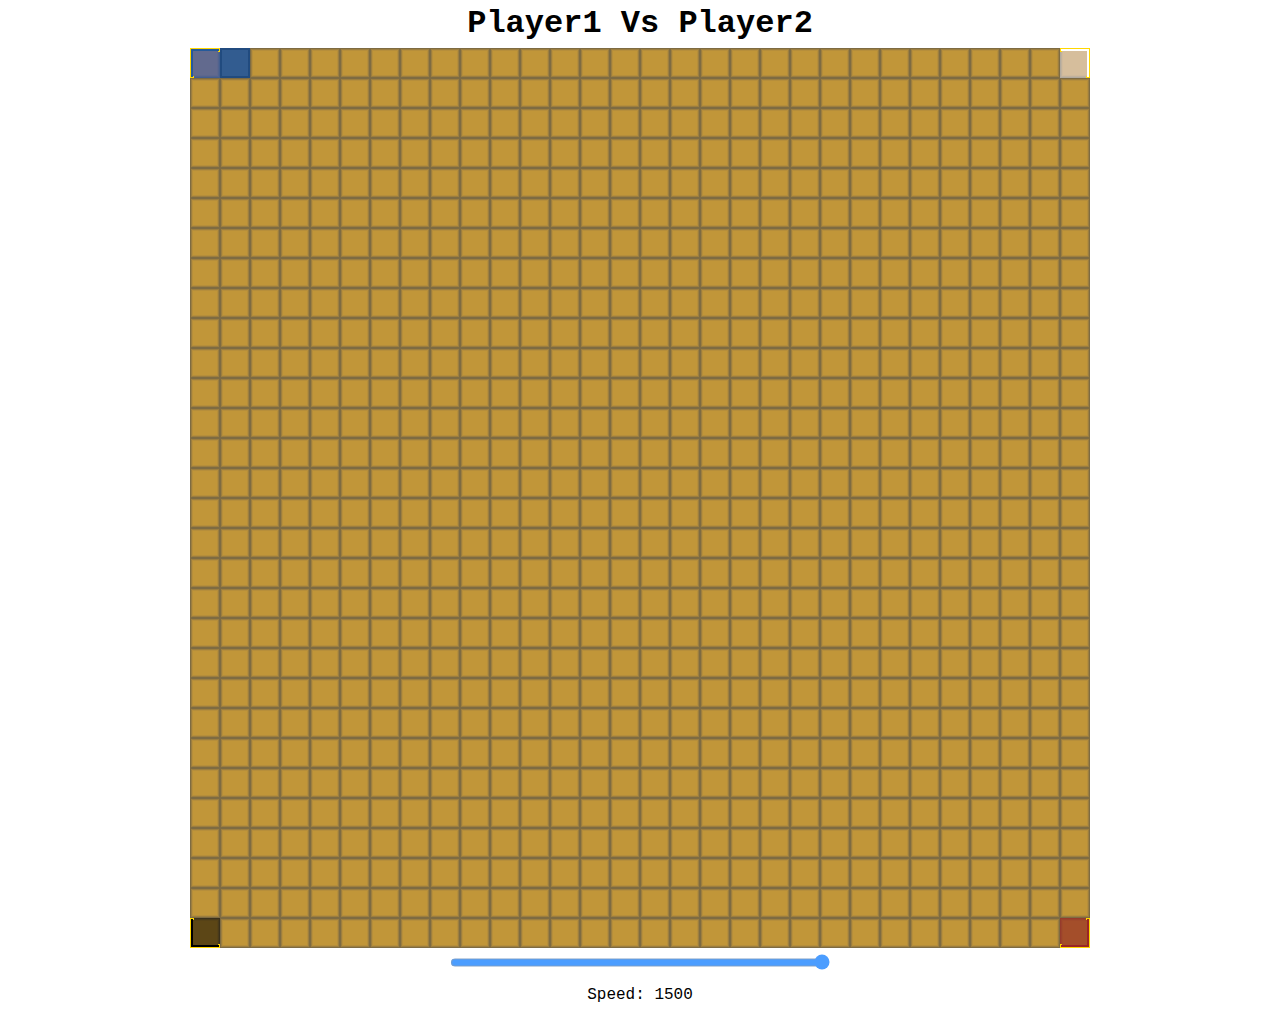
==== Front Game/FrontGame.html @ d7fc5f54 "Game Visuals Done" ====
<!DOCTYPE html>
<html>
    <head>
      <meta charset="utf-8">
      <meta name="viewport" content="width=device-width, initial-scale=1.0">
      <title>Board</title>
      <link rel="stylesheet" href="style.css">
    </head>
    <body>
      <h1>Player1 Vs Player2</h1>
      <canvas id="canvas"> </canvas>
      <div class="slider-container">
        <input type="range" min="0" max="1500" value="0" class="slider" id="mySlider">
        <p id="sliderValue">Speed: 1500</p>
      </div>
      
    </body>
    <script src= Game.js></script>
</html>
---- Front Game/style.css ----
body {
    font-family: 'Courier New', Courier, monospace;
    text-align: center;
    line-height: 5px;
}
/* style the slider */
.slider {
    width: 30%;
    height: 25px;
    background: #d3d3d3;
    outline: none;
    opacity: 0.7;
    -webkit-transition: .2s;
    transition: opacity .2s;
}
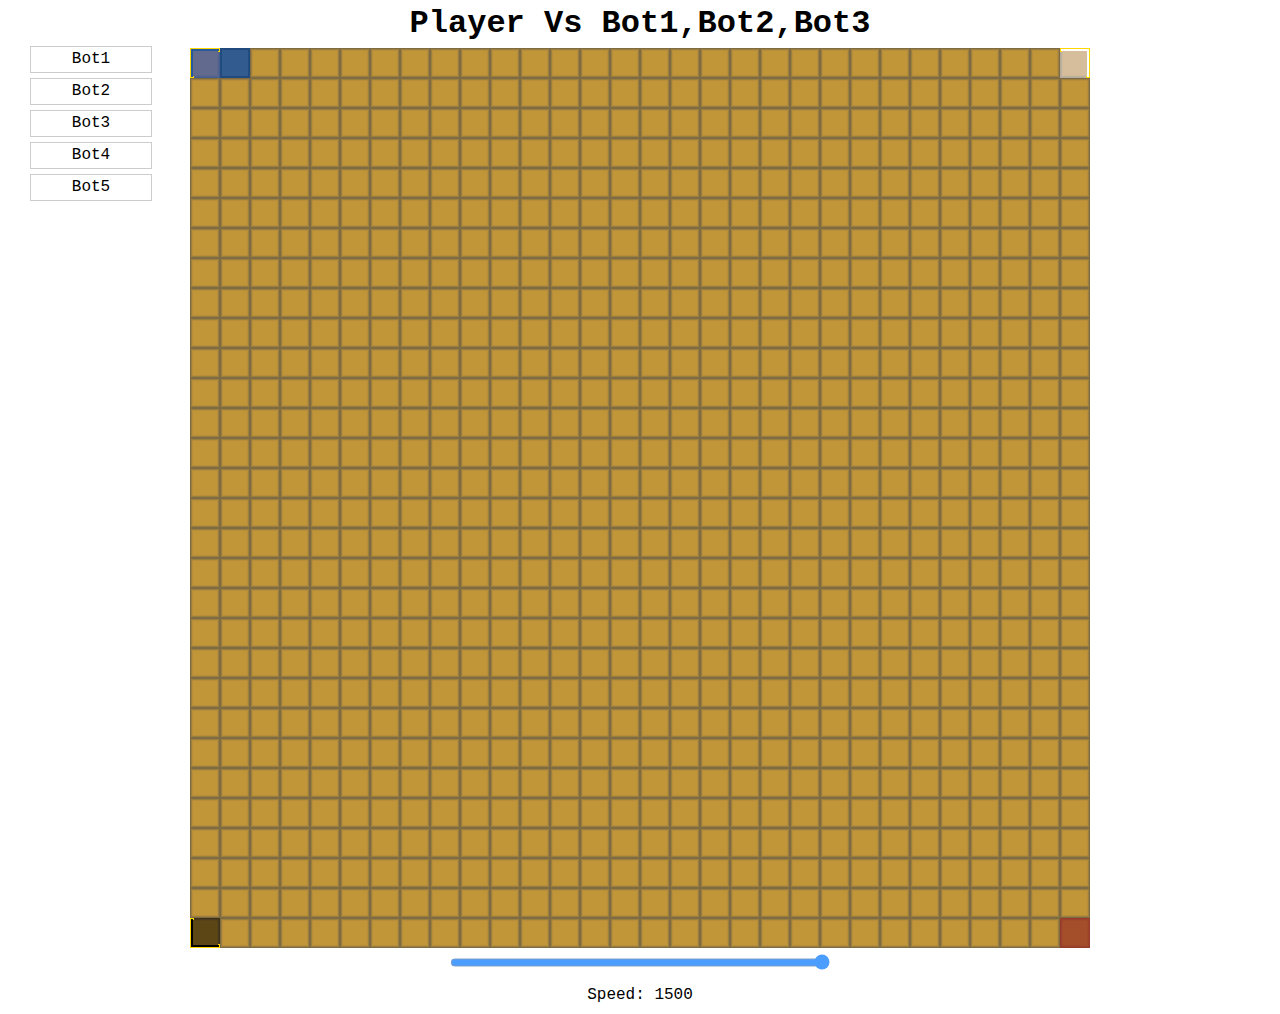
==== commit f24cba3b: "additions" ====
--- a/Front Game/FrontGame.html
+++ b/Front Game/FrontGame.html
@@ -7,12 +7,39 @@
       <link rel="stylesheet" href="style.css">
     </head>
     <body>
-      <h1>Player1 Vs Player2</h1>
+      <h1>Player Vs Bot1,Bot2,Bot3</h1>
       <canvas id="canvas"> </canvas>
       <div class="slider-container">
         <input type="range" min="0" max="1500" value="0" class="slider" id="mySlider">
         <p id="sliderValue">Speed: 1500</p>
       </div>
+      <style>
+        ul {
+          list-style-type: none;
+          padding: 0;
+          position: absolute;
+          top: 0;
+          left: 0
+        }
+        
+        li {
+          position: relative;
+          left: 30px;
+          top: 30px;
+          cursor: pointer;
+          padding: 10px;
+          border: 1px solid #ccc;
+          margin-bottom: 5px;
+          width: 100px;
+        }
+      </style>
+      <ul id="botList">
+        <li>Bot1</li>
+        <li>Bot2</li>
+        <li>Bot3</li>
+        <li>Bot4</li>
+        <li>Bot5</li>
+      </ul> 
       
     </body>
     <script src= Game.js></script>
--- a/Front Game/style.css
+++ b/Front Game/style.css
@@ -12,4 +12,5 @@
     opacity: 0.7;
     -webkit-transition: .2s;
     transition: opacity .2s;
-}+}
+/* make the list appear at the top left, space the entries on the vertical */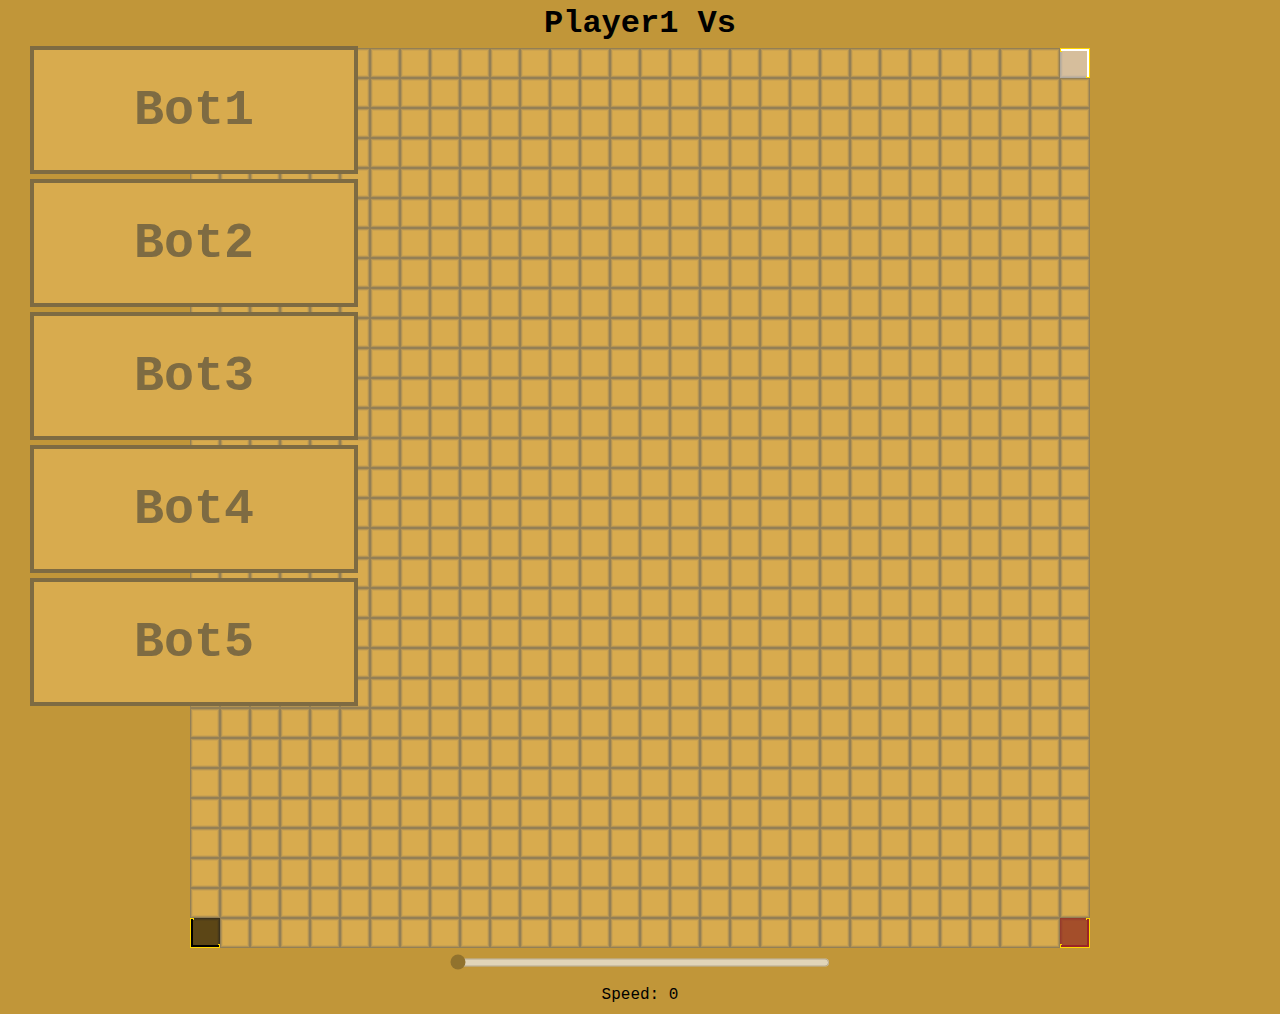
==== commit d963392d: "fixes" ====
--- a/Front Game/FrontGame.html
+++ b/Front Game/FrontGame.html
@@ -7,30 +7,37 @@
       <link rel="stylesheet" href="style.css">
     </head>
     <body>
-      <h1>Player Vs Bot1,Bot2,Bot3</h1>
+      <h1 id="h1">Player Vs Bot1,Bot2,Bot3</h1>
       <canvas id="canvas"> </canvas>
       <div class="slider-container">
         <input type="range" min="0" max="1500" value="0" class="slider" id="mySlider">
-        <p id="sliderValue">Speed: 1500</p>
+        <p id="sliderValue">Speed: 0</p>
       </div>
       <style>
         ul {
+          color: #7e6b42;
           list-style-type: none;
           padding: 0;
           position: absolute;
           top: 0;
           left: 0
         }
-        
         li {
+          font-weight: bold;
+          font-size:50px;
           position: relative;
           left: 30px;
           top: 30px;
           cursor: pointer;
           padding: 10px;
-          border: 1px solid #ccc;
+          border: 4px solid #7e6b42;
+          background-color: #d8ab4e;
           margin-bottom: 5px;
-          width: 100px;
+          height: 100px;
+          width: 300px;
+          display: flex;
+          align-items: center; 
+          justify-content: center; 
         }
       </style>
       <ul id="botList">
--- a/Front Game/style.css
+++ b/Front Game/style.css
@@ -2,15 +2,17 @@
     font-family: 'Courier New', Courier, monospace;
     text-align: center;
     line-height: 5px;
+    background: #c19639    ;
 }
 /* style the slider */
 .slider {
     width: 30%;
     height: 25px;
-    background: #d3d3d3;
+    background: #838282;
     outline: none;
     opacity: 0.7;
     -webkit-transition: .2s;
+    accent-color: #7e6329;
     transition: opacity .2s;
 }
 /* make the list appear at the top left, space the entries on the vertical */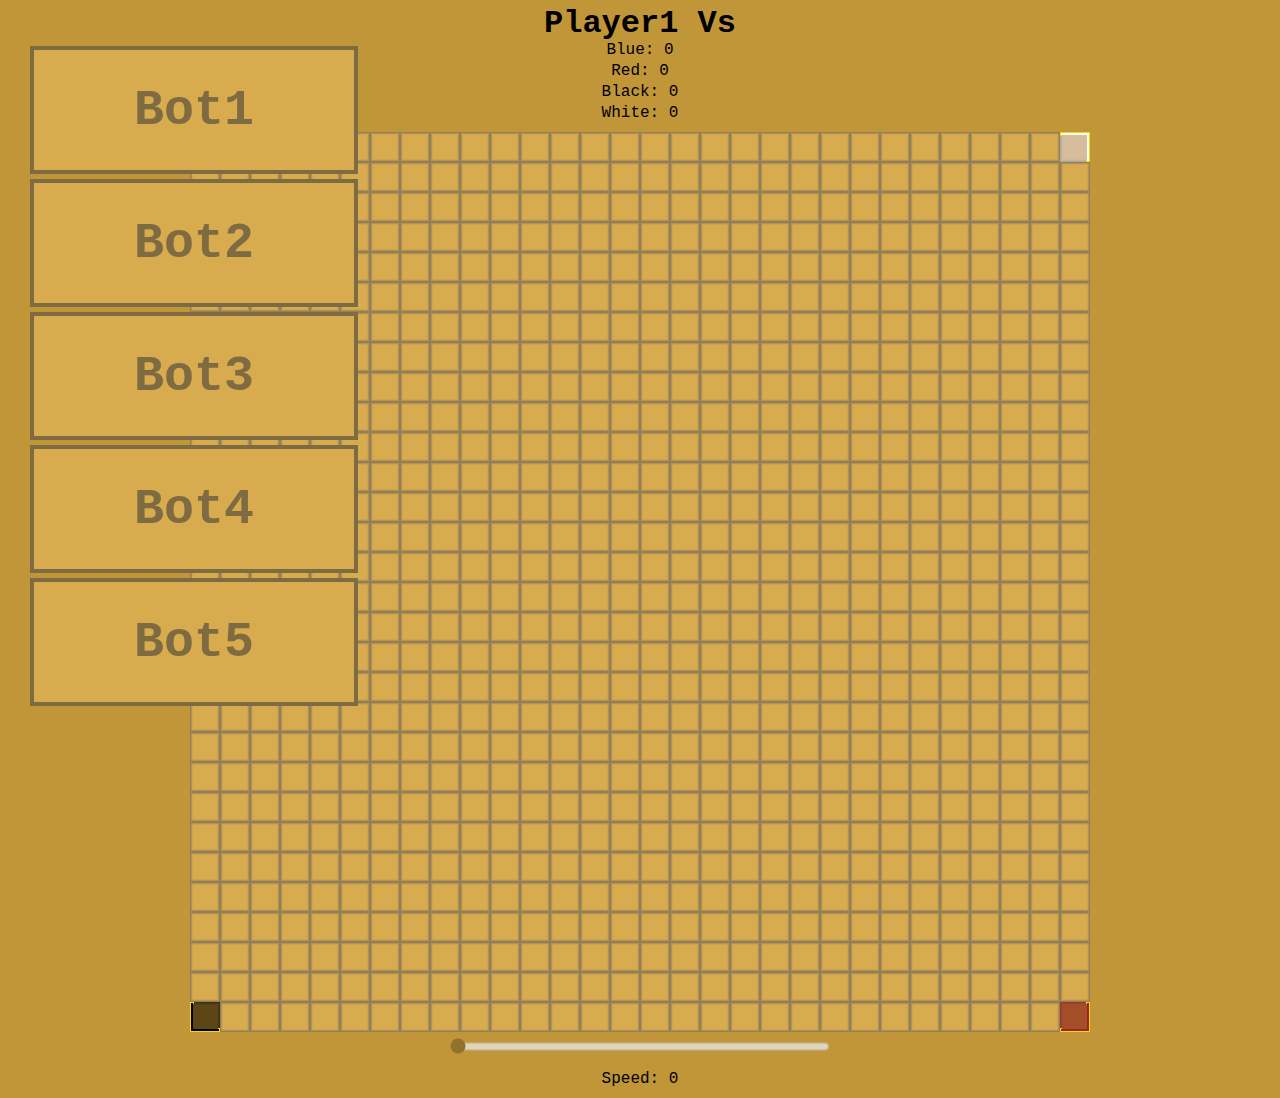
==== commit 699040ee: "more commits" ====
--- a/Front Game/FrontGame.html
+++ b/Front Game/FrontGame.html
@@ -8,6 +8,11 @@
     </head>
     <body>
       <h1 id="h1">Player Vs Bot1,Bot2,Bot3</h1>
+      <p id="blueScore">Blue: 0</p>
+      <p id="redScore">Red: 0</p>
+      <p id="blackScore">Black: 0</p>
+      <p id="whiteScore">White: 0</p>
+
       <canvas id="canvas"> </canvas>
       <div class="slider-container">
         <input type="range" min="0" max="1500" value="0" class="slider" id="mySlider">
@@ -47,7 +52,6 @@
         <li>Bot4</li>
         <li>Bot5</li>
       </ul> 
-      
     </body>
     <script src= Game.js></script>
 </html>--- a/Front Game/style.css
+++ b/Front Game/style.css
@@ -15,4 +15,3 @@
     accent-color: #7e6329;
     transition: opacity .2s;
 }
-/* make the list appear at the top left, space the entries on the vertical */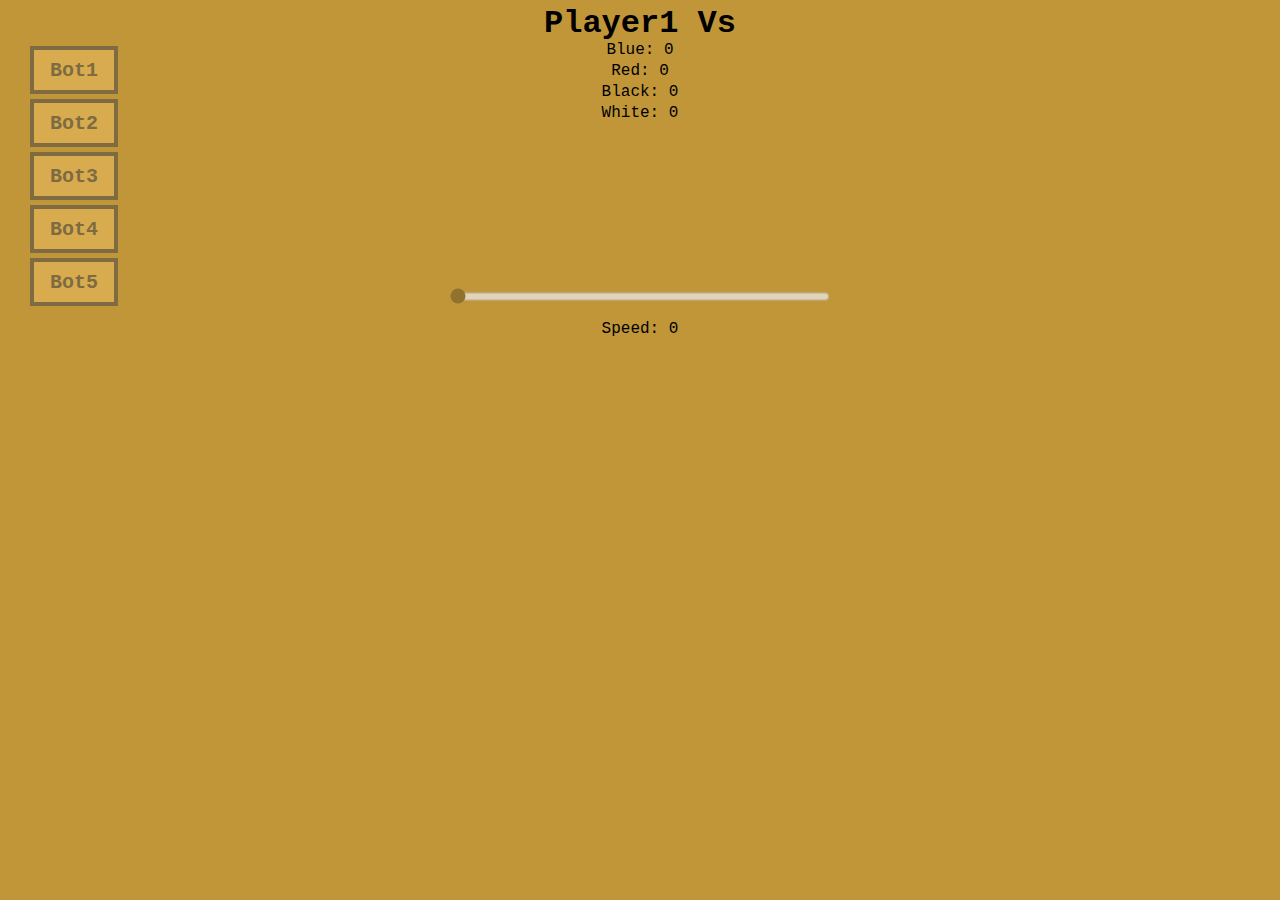
==== commit feb8e0ab: "." ====
--- a/Front Game/FrontGame.html
+++ b/Front Game/FrontGame.html
@@ -29,7 +29,7 @@
         }
         li {
           font-weight: bold;
-          font-size:50px;
+          font-size:20px;
           position: relative;
           left: 30px;
           top: 30px;
@@ -38,8 +38,8 @@
           border: 4px solid #7e6b42;
           background-color: #d8ab4e;
           margin-bottom: 5px;
-          height: 100px;
-          width: 300px;
+          height: 20px;
+          width: 60px;
           display: flex;
           align-items: center; 
           justify-content: center; 
